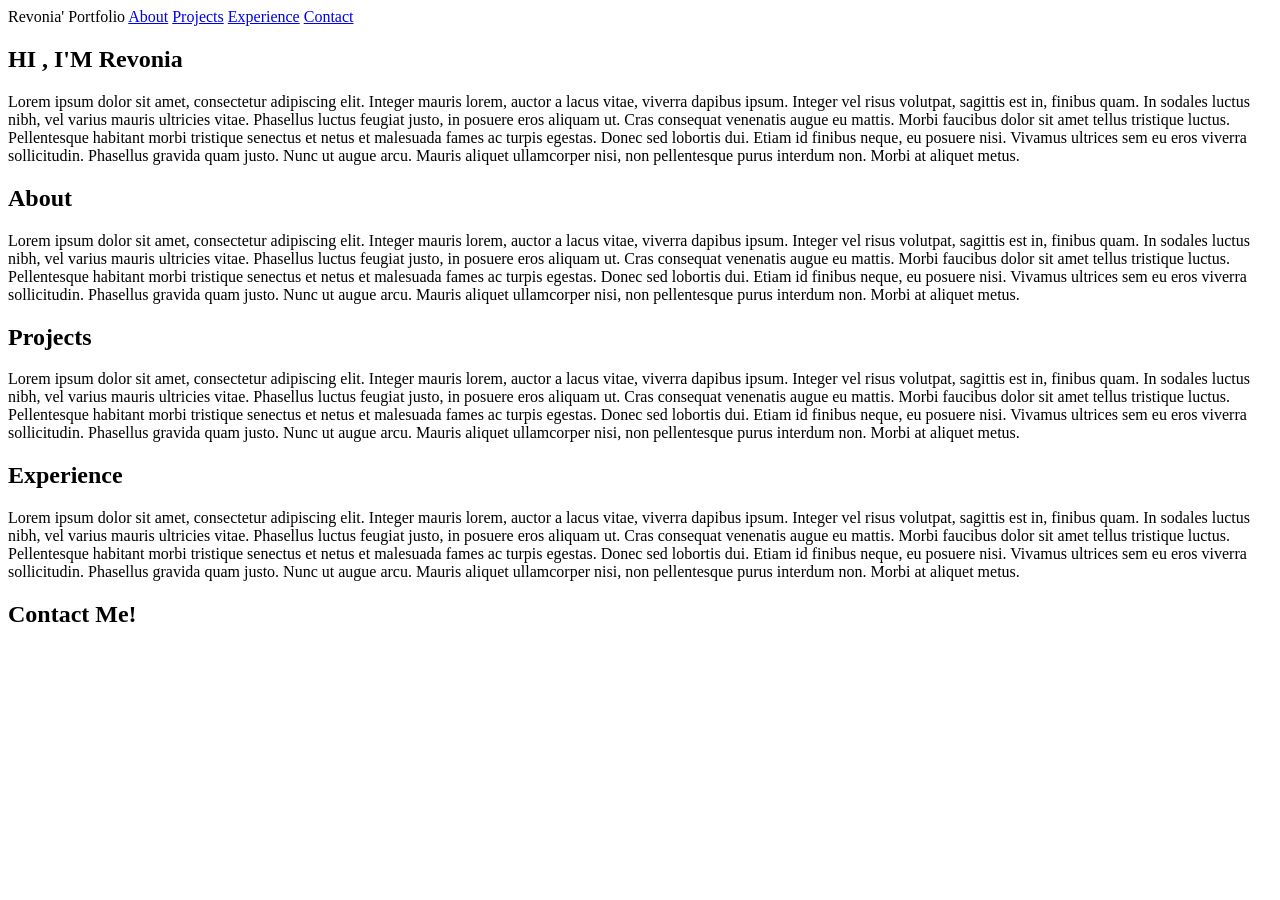
==== Portfolio Final Project/index.html @ 522293dc "Enhance index.html with additional content and structure for sections" ====
<!DOCTYPE html>
<html lang="en">

<head>
    <meta charset="UTF-8">
    <meta name="viewport" content="width=device-width, initial-scale=1.0">
    <title>Personal Site</title>
    <link href="styles.css" rel="stylesheet" />
</head>

<body>
    <header>
        <nav>
            Revonia' Portfolio
            <a href="#about">About</a>
            <a href="#projects">Projects</a>
            <a href="#experience">Experience</a>
            <a href="#contact">Contact</a>

        </nav>
    </header>
    <main>
        <section id="home">
            <h1>HI , I'M Revonia</h1>
            <p>
                Lorem ipsum dolor sit amet, consectetur adipiscing elit. Integer mauris lorem, auctor a lacus vitae,
                viverra dapibus ipsum. Integer vel risus volutpat, sagittis est in, finibus quam. In sodales luctus
                nibh, vel varius mauris ultricies vitae. Phasellus luctus feugiat justo, in posuere eros aliquam ut.
                Cras consequat venenatis augue eu mattis. Morbi faucibus dolor sit amet tellus tristique luctus.
                Pellentesque habitant morbi tristique senectus et netus et malesuada fames ac turpis egestas. Donec sed
                lobortis dui. Etiam id finibus neque, eu posuere nisi. Vivamus ultrices sem eu eros viverra
                sollicitudin. Phasellus gravida quam justo. Nunc ut augue arcu. Mauris aliquet ullamcorper nisi, non
                pellentesque purus interdum non. Morbi at aliquet metus.
            </p>


        </section>
        <section id="about">
            <h2>About</h2>
            <p>
                Lorem ipsum dolor sit amet, consectetur adipiscing elit. Integer mauris lorem, auctor a lacus vitae,
                viverra dapibus ipsum. Integer vel risus volutpat, sagittis est in, finibus quam. In sodales luctus
                nibh, vel varius mauris ultricies vitae. Phasellus luctus feugiat justo, in posuere eros aliquam ut.
                Cras consequat venenatis augue eu mattis. Morbi faucibus dolor sit amet tellus tristique luctus.
                Pellentesque habitant morbi tristique senectus et netus et malesuada fames ac turpis egestas. Donec sed
                lobortis dui. Etiam id finibus neque, eu posuere nisi. Vivamus ultrices sem eu eros viverra
                sollicitudin. Phasellus gravida quam justo. Nunc ut augue arcu. Mauris aliquet ullamcorper nisi, non
                pellentesque purus interdum non. Morbi at aliquet metus.</p>
        </section>
        <section id="projects">
            <h2>Projects</h2>
            <p>Lorem ipsum dolor sit amet, consectetur adipiscing elit. Integer mauris lorem, auctor a lacus vitae,
                viverra dapibus ipsum. Integer vel risus volutpat, sagittis est in, finibus quam. In sodales luctus
                nibh, vel varius mauris ultricies vitae. Phasellus luctus feugiat justo, in posuere eros aliquam ut.
                Cras consequat venenatis augue eu mattis. Morbi faucibus dolor sit amet tellus tristique luctus.
                Pellentesque habitant morbi tristique senectus et netus et malesuada fames ac turpis egestas. Donec sed
                lobortis dui. Etiam id finibus neque, eu posuere nisi. Vivamus ultrices sem eu eros viverra
                sollicitudin. Phasellus gravida quam justo. Nunc ut augue arcu. Mauris aliquet ullamcorper nisi, non
                pellentesque purus interdum non. Morbi at aliquet metus.</p>
        </section>

        <section id="experience">
            <h2>Experience</h2>
            <p>Lorem ipsum dolor sit amet, consectetur adipiscing elit. Integer mauris lorem, auctor a lacus vitae,
                viverra dapibus ipsum. Integer vel risus volutpat, sagittis est in, finibus quam. In sodales luctus
                nibh, vel varius mauris ultricies vitae. Phasellus luctus feugiat justo, in posuere eros aliquam ut.
                Cras consequat venenatis augue eu mattis. Morbi faucibus dolor sit amet tellus tristique luctus.
                Pellentesque habitant morbi tristique senectus et netus et malesuada fames ac turpis egestas. Donec sed
                lobortis dui. Etiam id finibus neque, eu posuere nisi. Vivamus ultrices sem eu eros viverra
                sollicitudin. Phasellus gravida quam justo. Nunc ut augue arcu. Mauris aliquet ullamcorper nisi, non
                pellentesque purus interdum non. Morbi at aliquet metus.</p>
        </section>
        <section id="contact">
            <h2>Contact Me!</h2>
        </section>
    </main>
    <footer>
    </footer>
</body>

</html>
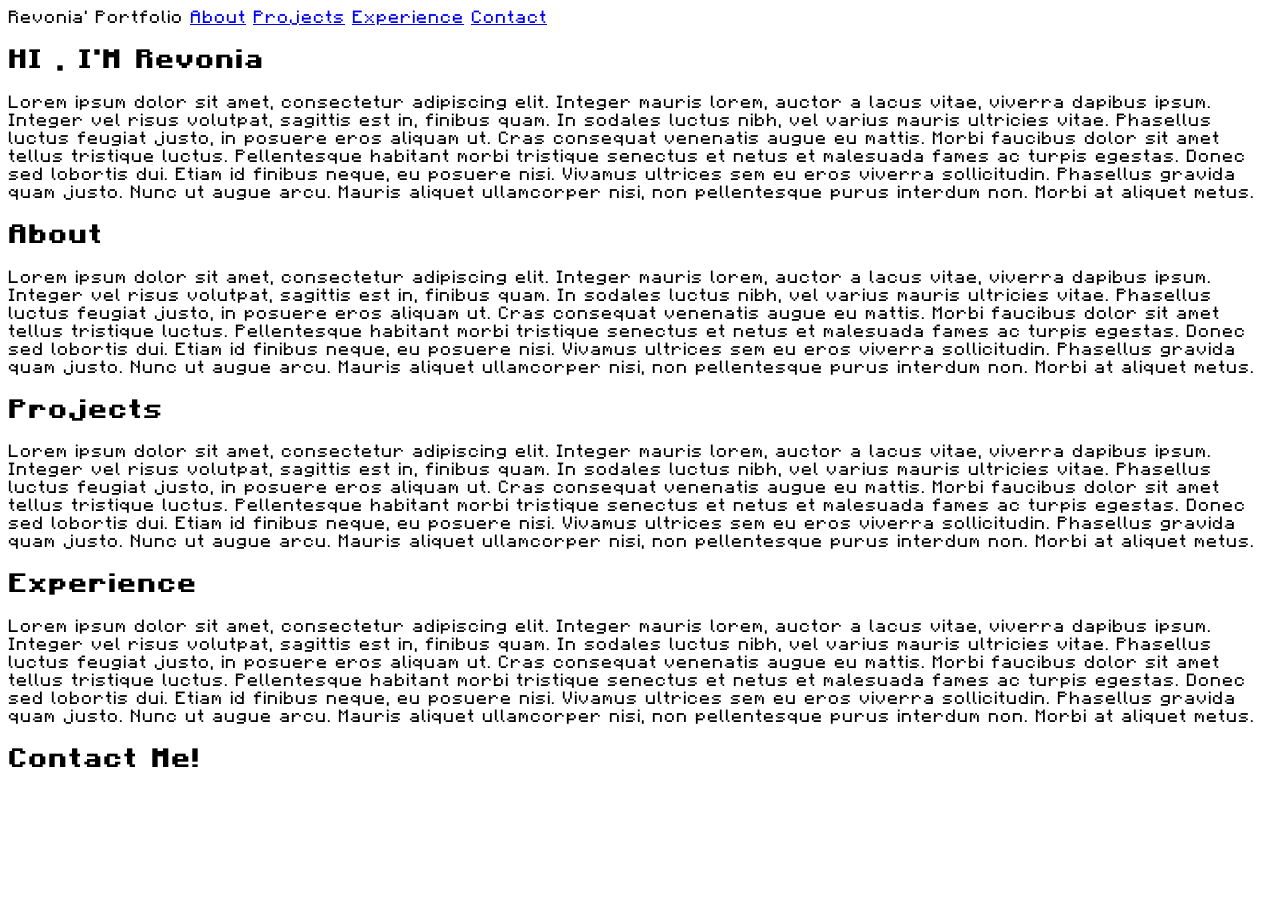
==== commit ac22dc4c: "Add Minecraft styling to portfolio Adds the Minecraft font files and defines a custom font-face setu" ====
--- a/Portfolio Final Project/index.html
+++ b/Portfolio Final Project/index.html
@@ -5,7 +5,7 @@
     <meta charset="UTF-8">
     <meta name="viewport" content="width=device-width, initial-scale=1.0">
     <title>Personal Site</title>
-    <link href="styles.css" rel="stylesheet" />
+    <link href="style.css" rel="stylesheet" />
 </head>
 
 <body>
--- a/Portfolio Final Project/style.css
+++ b/Portfolio Final Project/style.css
@@ -0,0 +1,17 @@
+@font-face {
+    font-family: 'Minecraft';
+    src: url('assets/Minecraft.otf') format('opentype');
+    font-weight: normal;
+    font-style: normal;
+}
+
+@font-face {
+    font-family: 'Minecraft';
+    src: url('assets/Minecraft-Bold.otf') format('opentype');
+    font-weight: bold;
+    font-style: normal;
+}
+
+body {
+    font-family: 'Minecraft', sans-serif;
+}
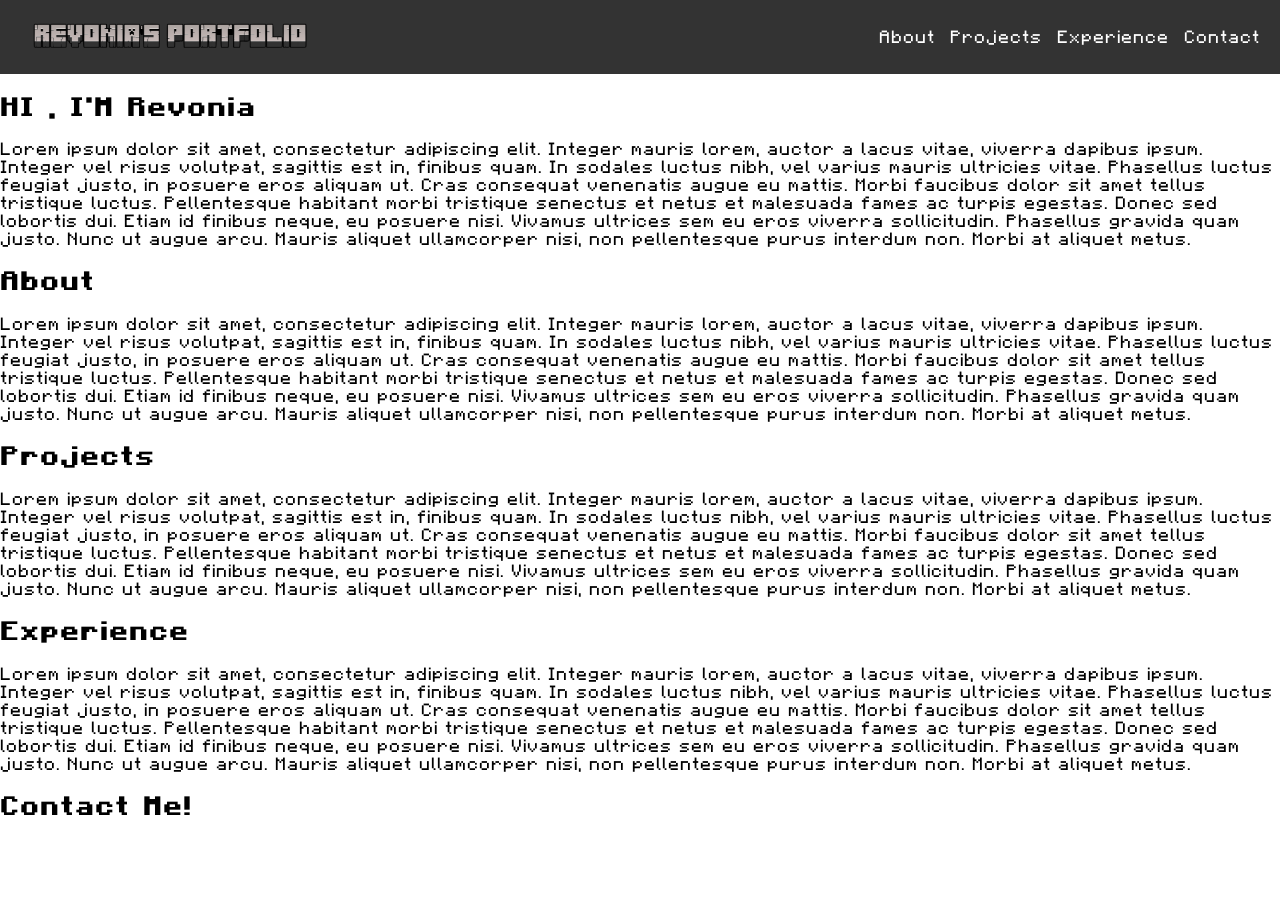
==== commit 2439d2f3: "Refactor code structure for improved readability and maintainability" ====
--- a/Portfolio Final Project/index.html
+++ b/Portfolio Final Project/index.html
@@ -10,12 +10,17 @@
 
 <body>
     <header>
-        <nav>
-            Revonia' Portfolio
-            <a href="#about">About</a>
-            <a href="#projects">Projects</a>
-            <a href="#experience">Experience</a>
-            <a href="#contact">Contact</a>
+        <nav class="navbar">
+            <div class="logo">
+                <img src="images/revonias-portfolio.png" alt="revonia's portfolio logo ">
+            </div>
+            <ul class="nav-links">
+                <li> <a href="#about">About</a></li>
+                <li><a href="#projects">Projects</a></li>
+                <li><a href="#experience">Experience</a></li>
+                <li><a href="#contact">Contact</a>
+            </ul>
+
 
         </nav>
     </header>
--- a/Portfolio Final Project/style.css
+++ b/Portfolio Final Project/style.css
@@ -14,4 +14,38 @@
 
 body {
     font-family: 'Minecraft', sans-serif;
+    margin: 0;
+}
+
+.navbar {
+    display: flex;
+    justify-content: space-between;
+    align-items: center;
+    background-color: #333;
+    color: white;
+    padding: 10px 20px;
+}
+
+.nav-links {
+    list-style: none;
+    display: flex;
+    gap: 15px;
+    margin: 0;
+    padding: 0;
+}
+
+.nav-links li a {
+    color: white;
+    text-decoration: none;
+
+}
+
+.nav-links li a:hover {
+    text-decoration: underline;
+}
+
+.logo img {
+    width: 300px;
+    height: auto;
+
 }
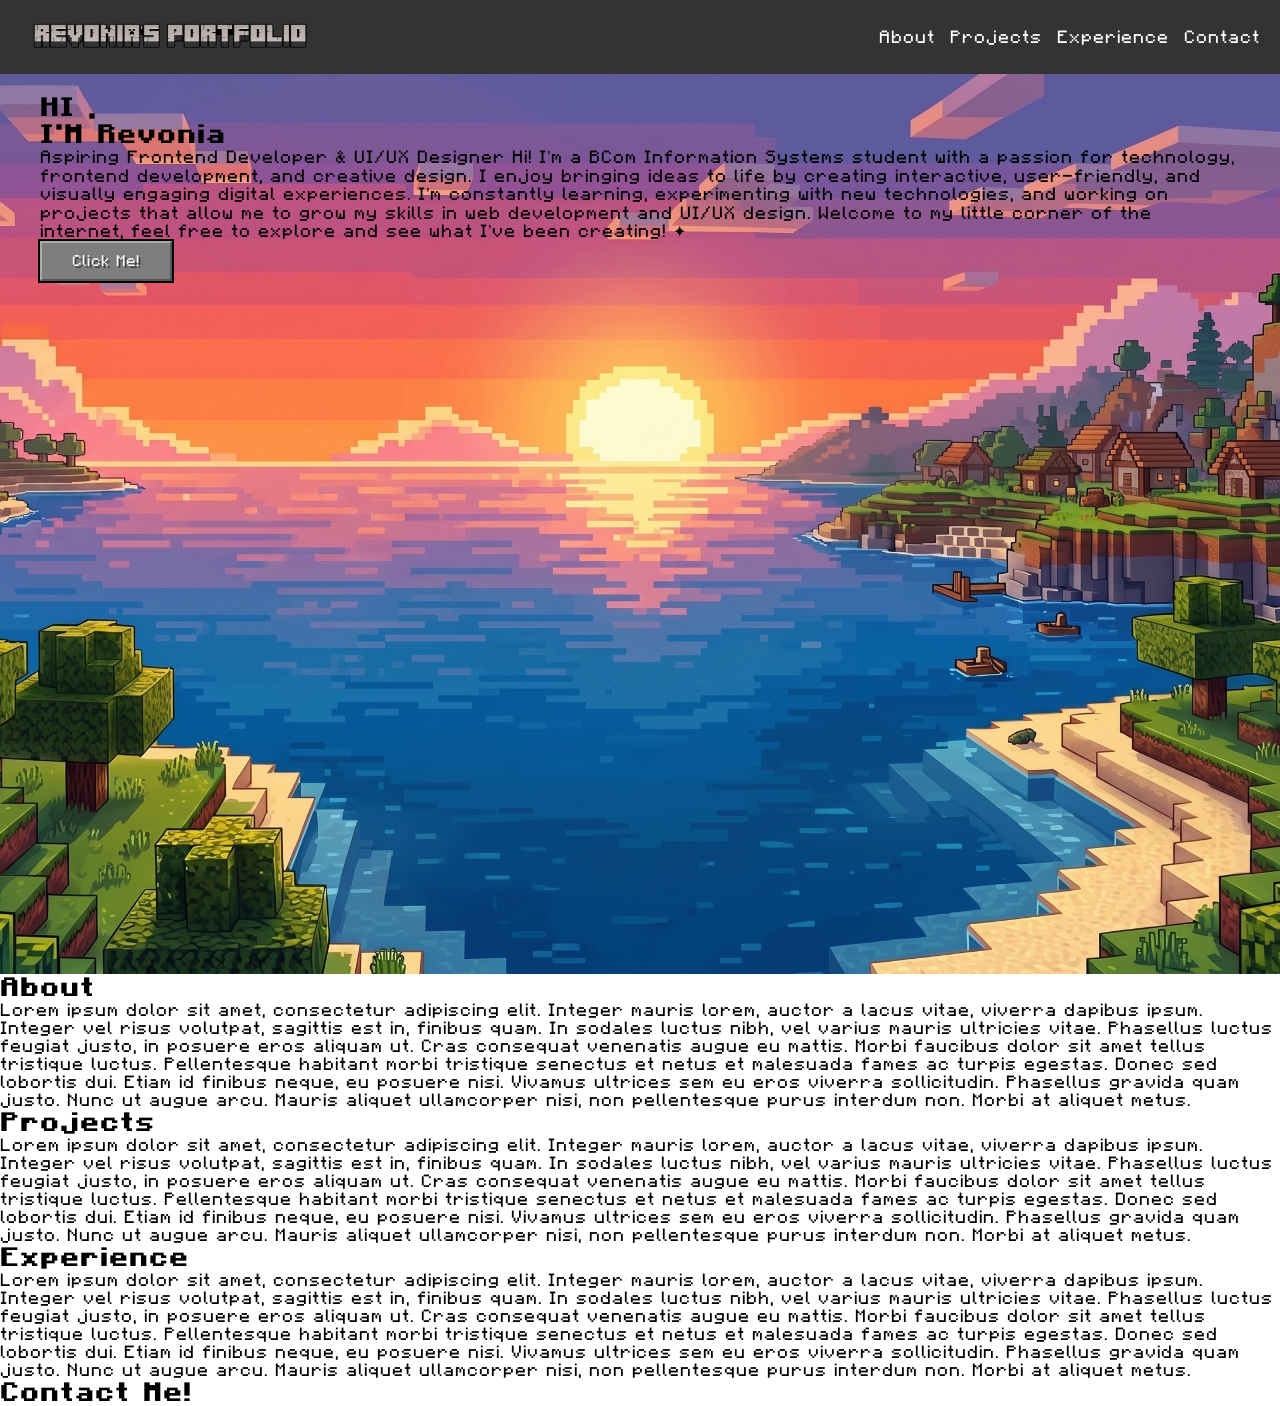
==== commit 107aa9d7: "Revamp hero section with new content and styling; add Minecraft button and background image" ====
--- a/Portfolio Final Project/index.html
+++ b/Portfolio Final Project/index.html
@@ -25,19 +25,33 @@
         </nav>
     </header>
     <main>
-        <section id="home">
-            <h1>HI , I'M Revonia</h1>
-            <p>
-                Lorem ipsum dolor sit amet, consectetur adipiscing elit. Integer mauris lorem, auctor a lacus vitae,
-                viverra dapibus ipsum. Integer vel risus volutpat, sagittis est in, finibus quam. In sodales luctus
-                nibh, vel varius mauris ultricies vitae. Phasellus luctus feugiat justo, in posuere eros aliquam ut.
-                Cras consequat venenatis augue eu mattis. Morbi faucibus dolor sit amet tellus tristique luctus.
-                Pellentesque habitant morbi tristique senectus et netus et malesuada fames ac turpis egestas. Donec sed
-                lobortis dui. Etiam id finibus neque, eu posuere nisi. Vivamus ultrices sem eu eros viverra
-                sollicitudin. Phasellus gravida quam justo. Nunc ut augue arcu. Mauris aliquet ullamcorper nisi, non
-                pellentesque purus interdum non. Morbi at aliquet metus.
-            </p>
+        <section id="hero">
+            <div class="container">
+                <div class="info">
+                    <h1>HI ,<br> I'M Revonia</h1>
+                    <p>
+                        Aspiring Frontend Developer & UI/UX Designer
 
+                        Hi! I’m a BCom Information Systems student with a passion for technology, frontend
+                        development, and
+                        creative design. I enjoy bringing ideas to life by creating interactive, user-friendly, and
+                        visually
+                        engaging digital experiences.
+
+                        I’m constantly learning, experimenting with new technologies, and working on projects that
+                        allow me
+                        to
+                        grow my skills in web development and UI/UX design.
+
+                        Welcome to my little corner of the internet, feel free to explore and see what I’ve been
+                        creating!
+                        ✦</p>
+
+                    <button class="minecraft-btn">
+                        Click Me!
+                    </button>
+                </div>
+            </div>
 
         </section>
         <section id="about">
--- a/Portfolio Final Project/style.css
+++ b/Portfolio Final Project/style.css
@@ -1,3 +1,8 @@
+* {
+    margin: 0;
+    padding: 0;
+}
+
 @font-face {
     font-family: 'Minecraft';
     src: url('assets/Minecraft.otf') format('opentype');
@@ -48,4 +53,42 @@
     width: 300px;
     height: auto;
 
+}
+
+
+.minecraft-btn {
+    font-family: "Minecraft", sans-serif;
+    font-size: 14px;
+    color: white;
+    background: #7e7e7e;
+    padding: 10px 30px;
+    border: 2px solid;
+    border-color: #aaaaaa #555555 #555555 #aaaaaa;
+    outline: 2px solid black;
+    cursor: pointer;
+    text-shadow: 2px 2px #3f3f3f;
+    transition: filter 0.1s ease;
+}
+
+.minecraft-btn:hover {
+    color: #ffff55;
+    background: #8f8f8f;
+}
+
+.minecraft-btn:active {
+    border-color: #555555 #aaaaaa #aaaaaa #555555;
+    transform: translateY(2px);
+}
+
+#hero {
+    width: 100%;
+    height: 100vh;
+    background: url('images/hero.jpeg') no-repeat center /cover;
+}
+
+.container {
+    max-width: 1200px;
+    margin: 0 auto;
+    padding: 20px;
+    height: 100%;
 }
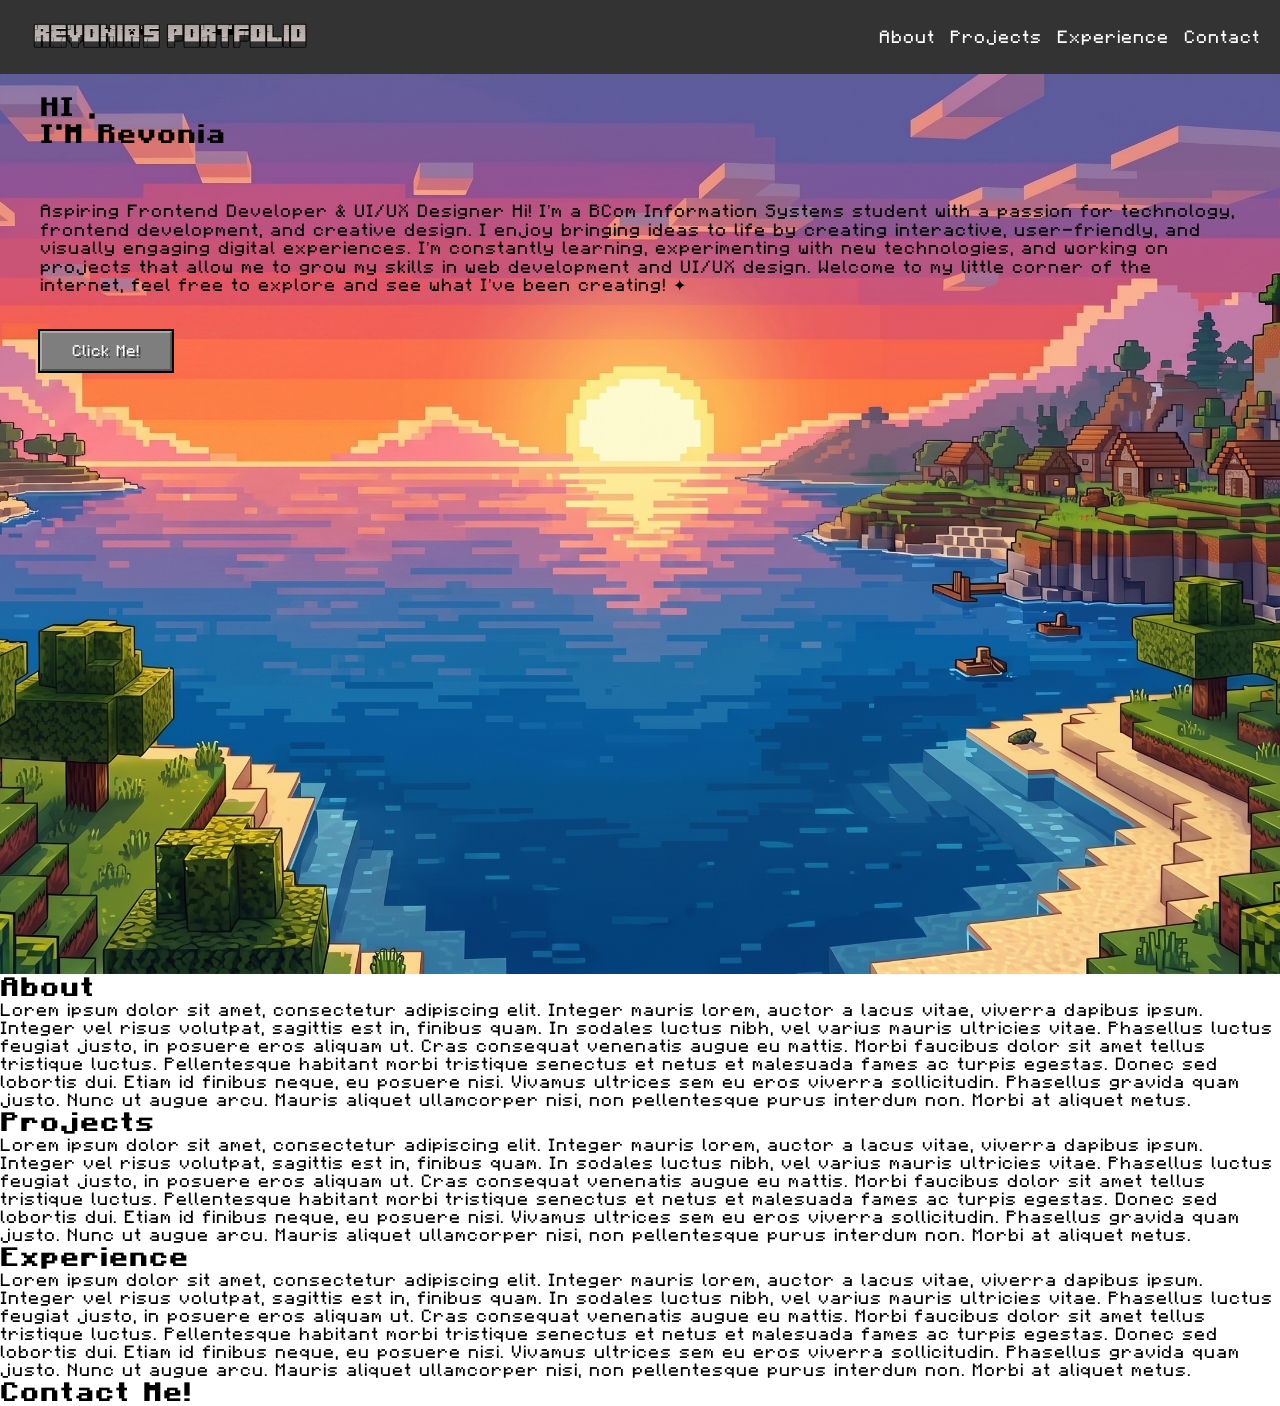
==== commit a292f4f7: "Enhance hero section with additional spacing and improved content layout" ====
--- a/Portfolio Final Project/index.html
+++ b/Portfolio Final Project/index.html
@@ -30,6 +30,7 @@
                 <div class="info">
                     <h1>HI ,<br> I'M Revonia</h1>
                     <p>
+                        <br><br><br>
                         Aspiring Frontend Developer & UI/UX Designer
 
                         Hi! I’m a BCom Information Systems student with a passion for technology, frontend
@@ -45,7 +46,9 @@
 
                         Welcome to my little corner of the internet, feel free to explore and see what I’ve been
                         creating!
-                        ✦</p>
+                        ✦
+                    </p>
+                    <br><br>
 
                     <button class="minecraft-btn">
                         Click Me!
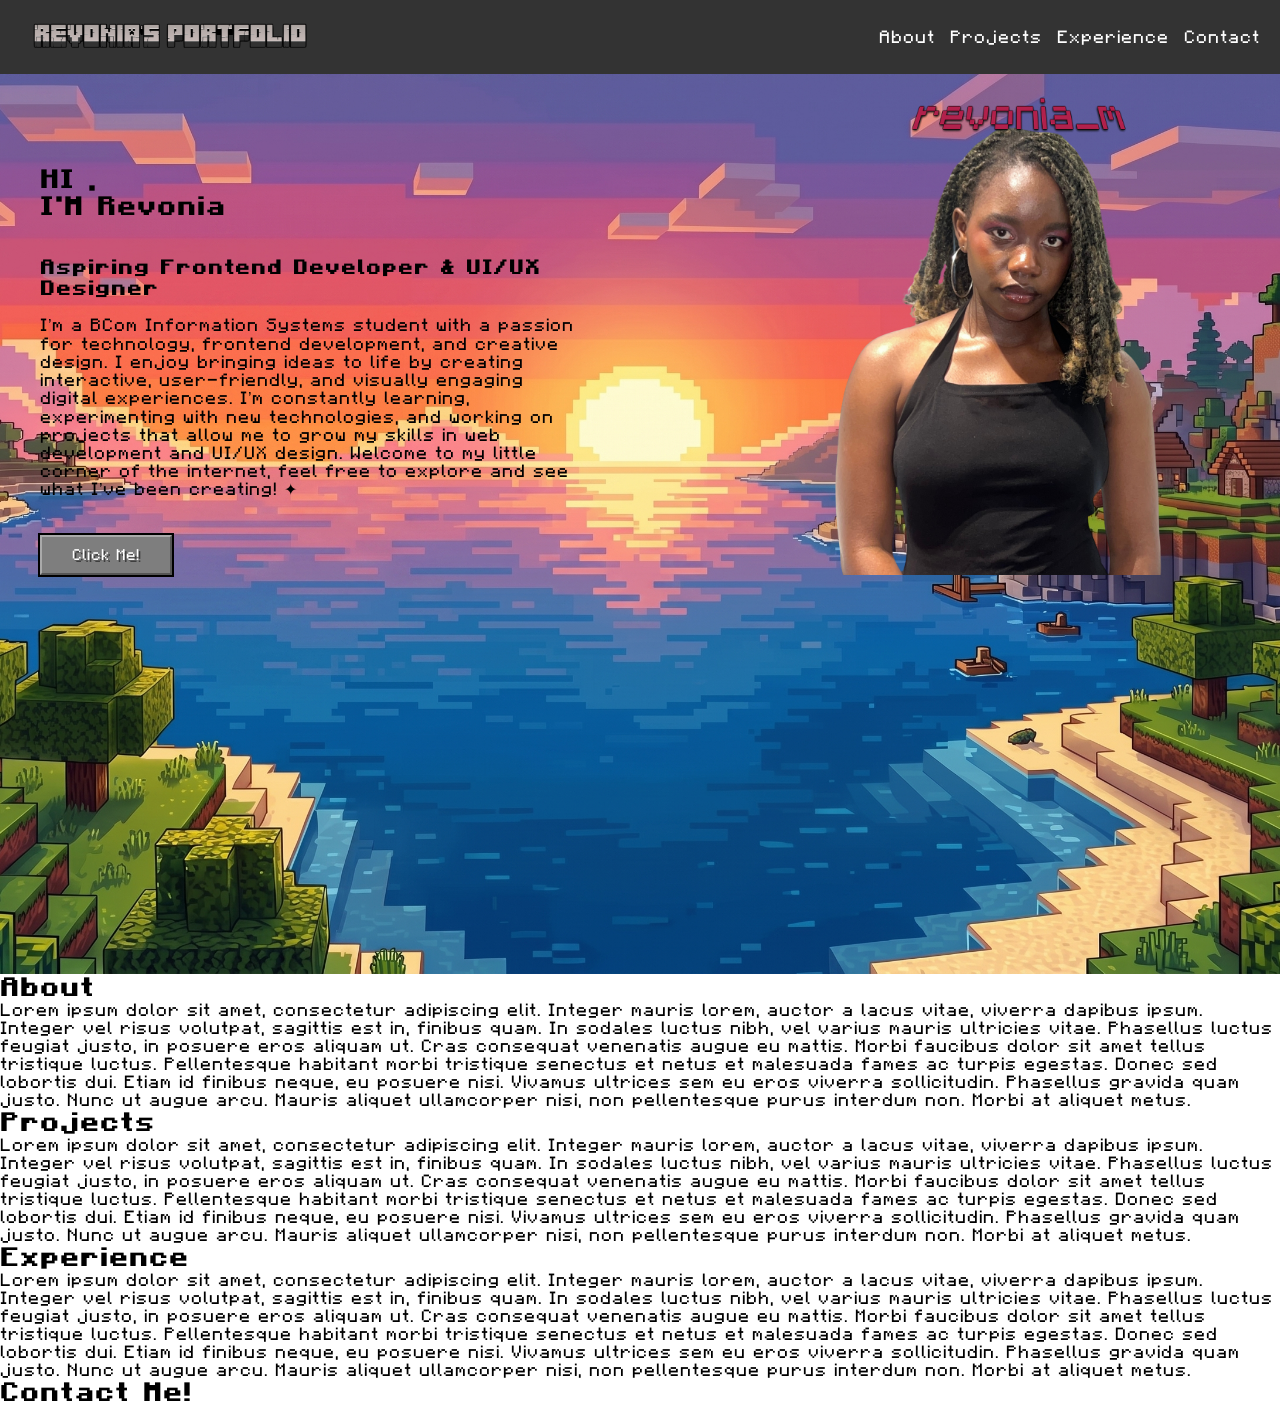
==== commit 638c87c7: "Update hero section with enhanced content and layout; add image and styling adjustments" ====
--- a/Portfolio Final Project/index.html
+++ b/Portfolio Final Project/index.html
@@ -30,25 +30,28 @@
                 <div class="info">
                     <h1>HI ,<br> I'M Revonia</h1>
                     <p>
-                        <br><br><br>
-                        Aspiring Frontend Developer & UI/UX Designer
+                        <br><br>
+                    <h3>Aspiring Frontend Developer & UI/UX Designer</h3>
+                    <br>
+                    I’m a BCom Information Systems student with a passion for technology, frontend
+                    development, and
+                    creative design. I enjoy bringing ideas to life by creating interactive, user-friendly, and
+                    visually
+                    engaging digital experiences.
 
-                        Hi! I’m a BCom Information Systems student with a passion for technology, frontend
-                        development, and
-                        creative design. I enjoy bringing ideas to life by creating interactive, user-friendly, and
-                        visually
-                        engaging digital experiences.
+                    I’m constantly learning, experimenting with new technologies, and working on projects that
+                    allow me
+                    to
+                    grow my skills in web development and UI/UX design.
 
-                        I’m constantly learning, experimenting with new technologies, and working on projects that
-                        allow me
-                        to
-                        grow my skills in web development and UI/UX design.
-
-                        Welcome to my little corner of the internet, feel free to explore and see what I’ve been
-                        creating!
-                        ✦
+                    Welcome to my little corner of the internet, feel free to explore and see what I’ve been
+                    creating!
+                    ✦
                     </p>
                     <br><br>
+                    <div class="revonia-img">
+                        <img src="images/revonia.png" alt="a picture of revonia">
+                    </div>
 
                     <button class="minecraft-btn">
                         Click Me!
--- a/Portfolio Final Project/style.css
+++ b/Portfolio Final Project/style.css
@@ -91,4 +91,43 @@
     margin: 0 auto;
     padding: 20px;
     height: 100%;
+}
+
+.info {
+    position: relative;
+    width: 45%;
+    padding-top: 8vh;
+}
+
+.revonia-img {
+    position: absolute;
+    right: -120%;
+    bottom: 0;
+    width: min(35vw, 400px);
+    max-width: none;
+    z-index: 1;
+}
+
+.revonia-img img {
+    display: block;
+    width: 100%;
+    height: auto;
+}
+
+@media (max-width: 700px) {
+    #hero {
+        height: auto;
+        min-height: 100vh;
+    }
+
+    .info {
+        width: 100%;
+        padding-top: 4vh;
+    }
+
+    .revonia-img {
+        position: static;
+        width: min(78vw, 360px);
+        margin: 2rem auto 0;
+    }
 }
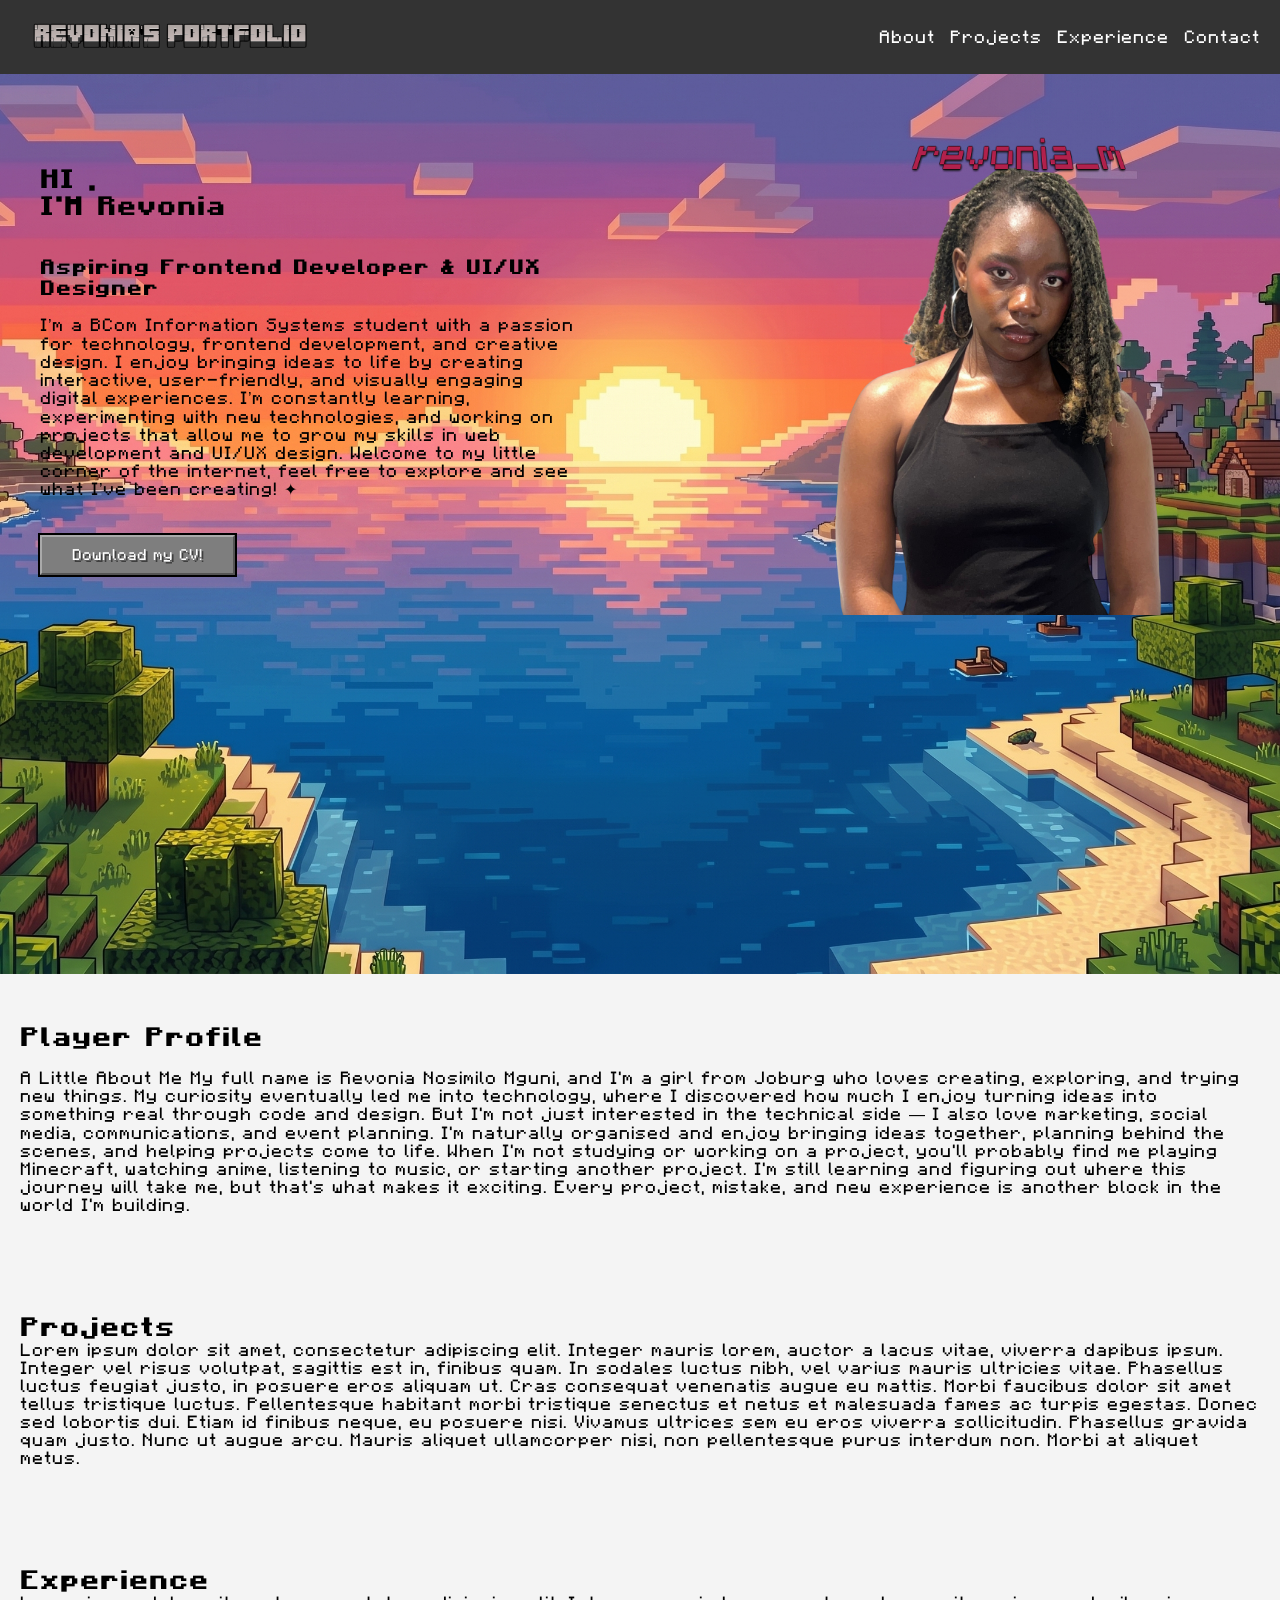
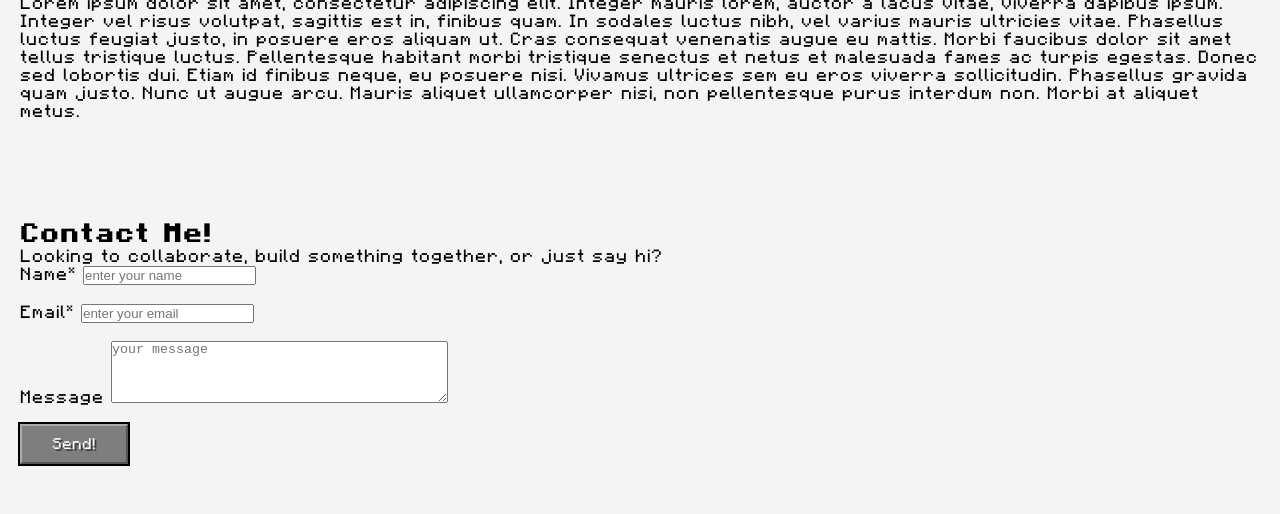
==== commit 598f0b66: "Revise about section content and layout; add contact form and adjust styling for sections" ====
--- a/Portfolio Final Project/index.html
+++ b/Portfolio Final Project/index.html
@@ -54,24 +54,38 @@
                     </div>
 
                     <button class="minecraft-btn">
-                        Click Me!
+                        Download my CV!
                     </button>
                 </div>
             </div>
 
         </section>
         <section id="about">
-            <h2>About</h2>
+            <h2>Player Profile</h2>
+            <br>
             <p>
-                Lorem ipsum dolor sit amet, consectetur adipiscing elit. Integer mauris lorem, auctor a lacus vitae,
-                viverra dapibus ipsum. Integer vel risus volutpat, sagittis est in, finibus quam. In sodales luctus
-                nibh, vel varius mauris ultricies vitae. Phasellus luctus feugiat justo, in posuere eros aliquam ut.
-                Cras consequat venenatis augue eu mattis. Morbi faucibus dolor sit amet tellus tristique luctus.
-                Pellentesque habitant morbi tristique senectus et netus et malesuada fames ac turpis egestas. Donec sed
-                lobortis dui. Etiam id finibus neque, eu posuere nisi. Vivamus ultrices sem eu eros viverra
-                sollicitudin. Phasellus gravida quam justo. Nunc ut augue arcu. Mauris aliquet ullamcorper nisi, non
-                pellentesque purus interdum non. Morbi at aliquet metus.</p>
+                A Little About Me
+
+                My full name is Revonia Nosimilo Mguni, and I'm a girl from Joburg who loves creating, exploring, and
+                trying new
+                things.
+
+                My curiosity eventually led me into technology, where I discovered how much I enjoy turning ideas into
+                something real through code and design. But I'm not just interested in the technical side — I also love
+                marketing, social media, communications, and event planning. I'm naturally organised and enjoy
+                bringing ideas together, planning behind the scenes, and helping projects come to life.
+
+                When I'm not studying or working on a project, you'll probably find me playing Minecraft, watching
+                anime, listening to music, or starting another project.
+
+                I'm still learning and figuring out where this journey will take me, but that's what makes it exciting.
+                Every project, mistake, and new experience is another block in the world I'm building.
+
+
+            </p>
         </section>
+
+
         <section id="projects">
             <h2>Projects</h2>
             <p>Lorem ipsum dolor sit amet, consectetur adipiscing elit. Integer mauris lorem, auctor a lacus vitae,
@@ -95,8 +109,24 @@
                 sollicitudin. Phasellus gravida quam justo. Nunc ut augue arcu. Mauris aliquet ullamcorper nisi, non
                 pellentesque purus interdum non. Morbi at aliquet metus.</p>
         </section>
+
         <section id="contact">
             <h2>Contact Me!</h2>
+            <p>Looking to collaborate, build something together, or just say hi?</p>
+            <form>
+                <label for="name">Name*</label>
+                <input type="text" id="name" required placeholder="enter your name"></input>
+                <br><br>
+                <label for="phone-number">Email*</label>
+                <input type="email" id="email" required placeholder="enter your email">
+                <br><br>
+                <label for="requests">Message</label>
+                <textarea id="requests" rows="4" cols="40" placeholder="your message"></textarea>
+                <br><br>
+                <button class="minecraft-btn">
+                    Send!
+                </button>
+            </form>
         </section>
     </main>
     <footer>
--- a/Portfolio Final Project/style.css
+++ b/Portfolio Final Project/style.css
@@ -102,7 +102,7 @@
 .revonia-img {
     position: absolute;
     right: -120%;
-    bottom: 0;
+    bottom: -40px;
     width: min(35vw, 400px);
     max-width: none;
     z-index: 1;
@@ -130,4 +130,30 @@
         width: min(78vw, 360px);
         margin: 2rem auto 0;
     }
+}
+
+/* About Section */
+#about {
+    padding: 50px 20px;
+    background-color: #f4f4f4;
+}
+
+/* Projects Section */
+#projects {
+    padding: 50px 20px;
+    background-color: #f4f4f4;
+}
+
+/* Experience Section */
+#experience {
+    padding: 50px 20px;
+    background-color: #f4f4f4;
+}
+
+
+
+/* Contact Section */
+#contact {
+    padding: 50px 20px;
+    background-color: #f4f4f4;
 }
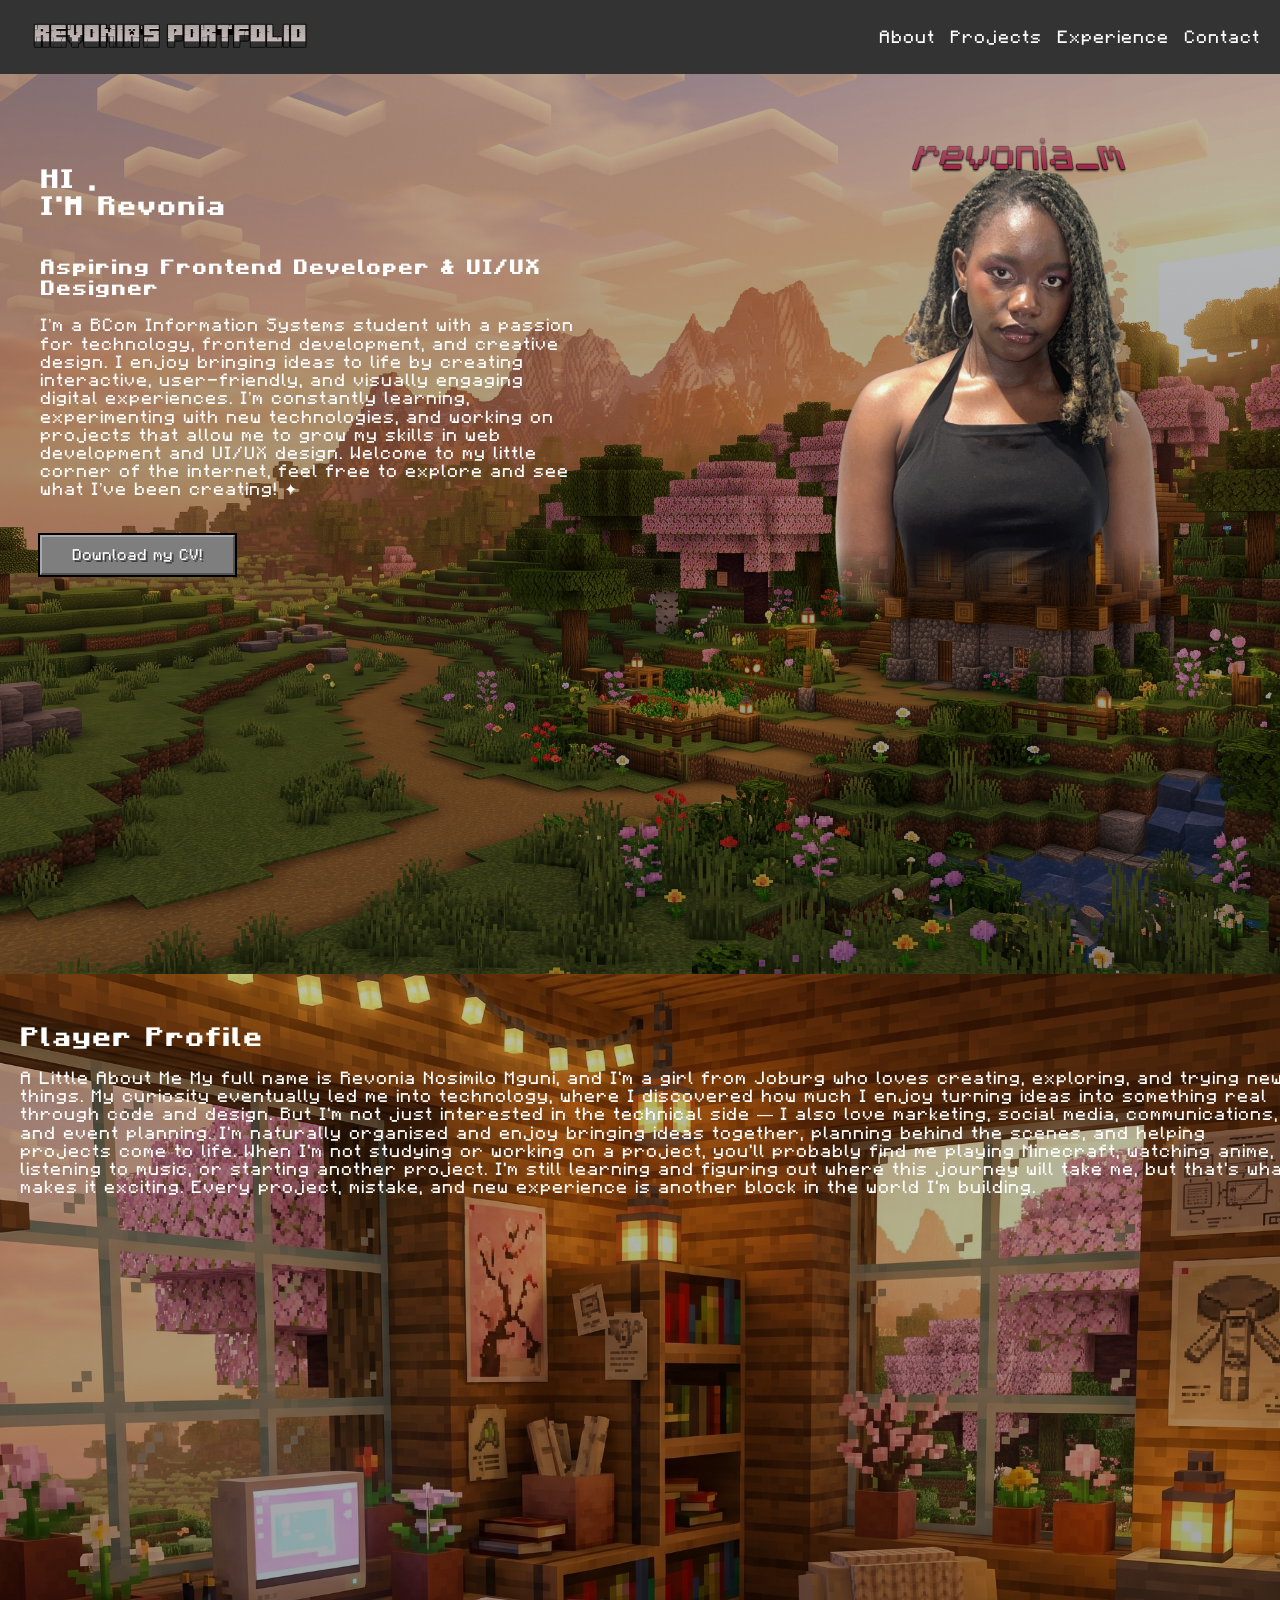
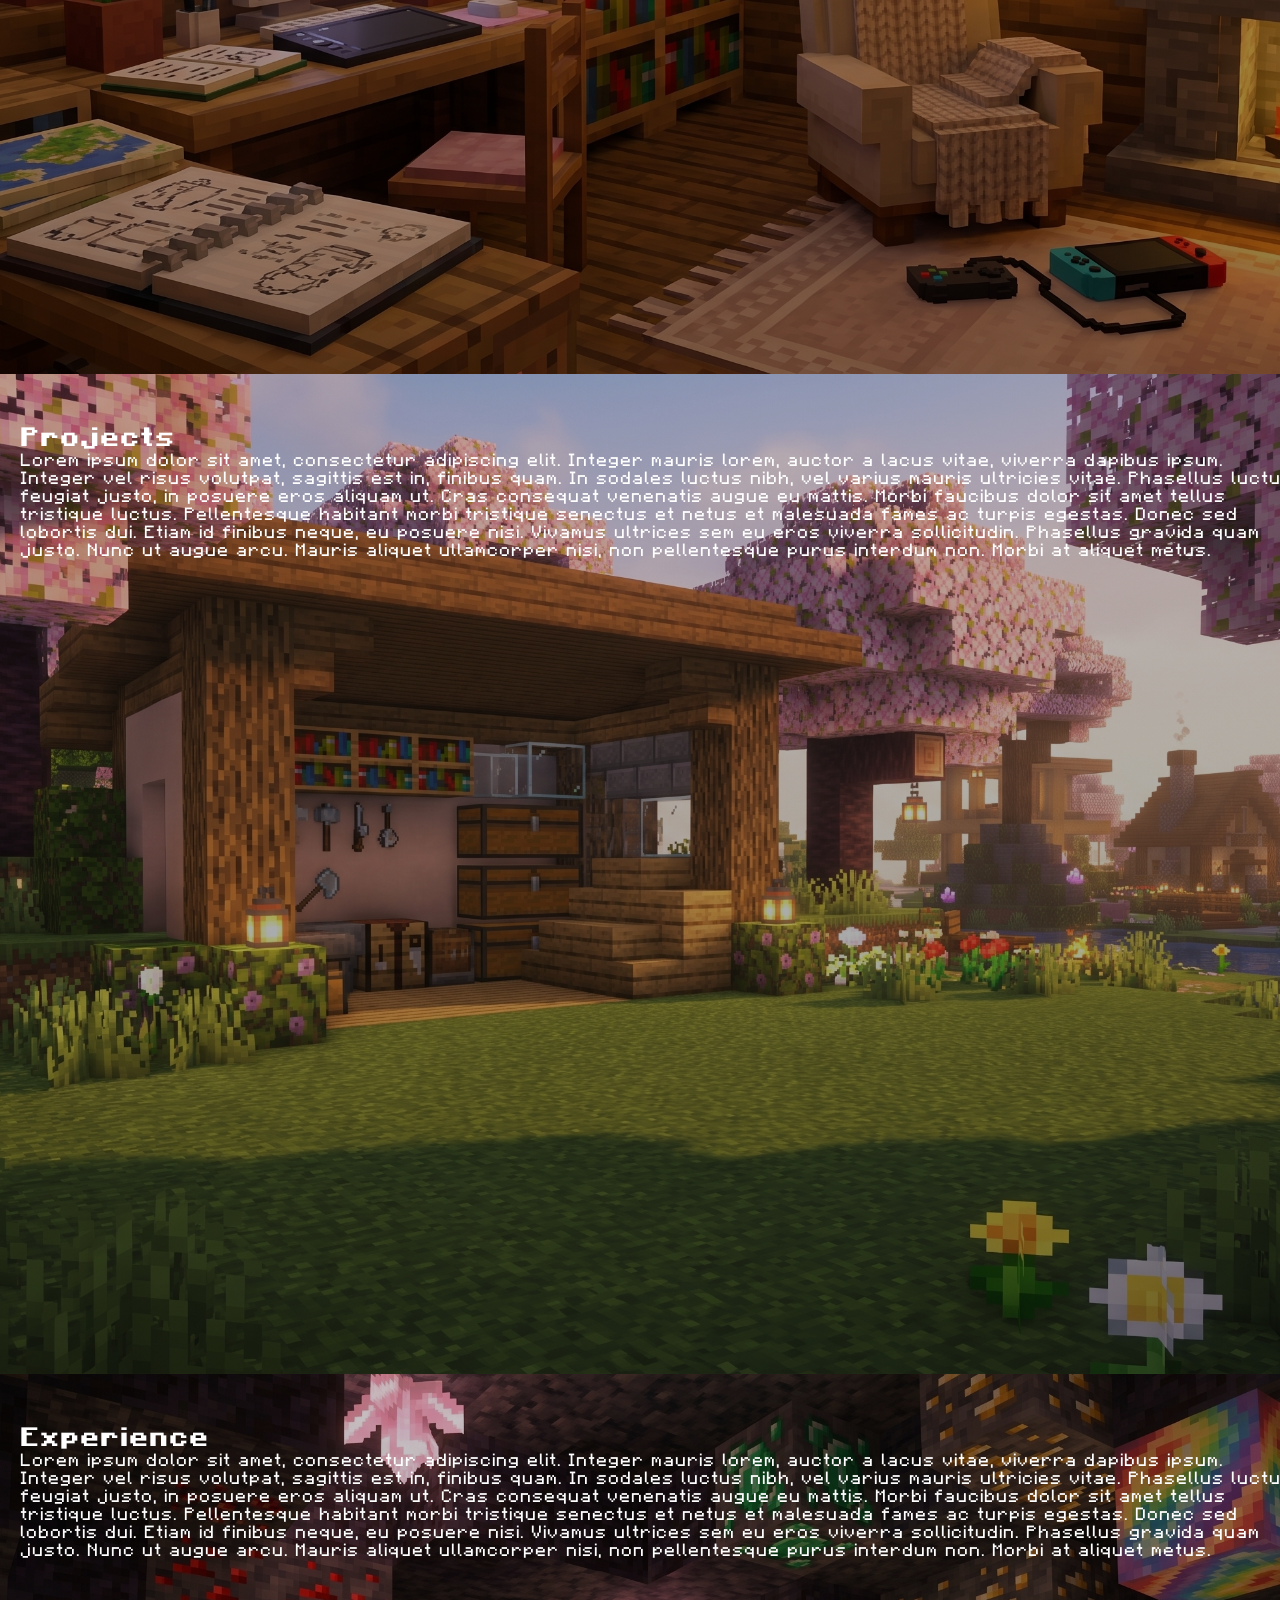
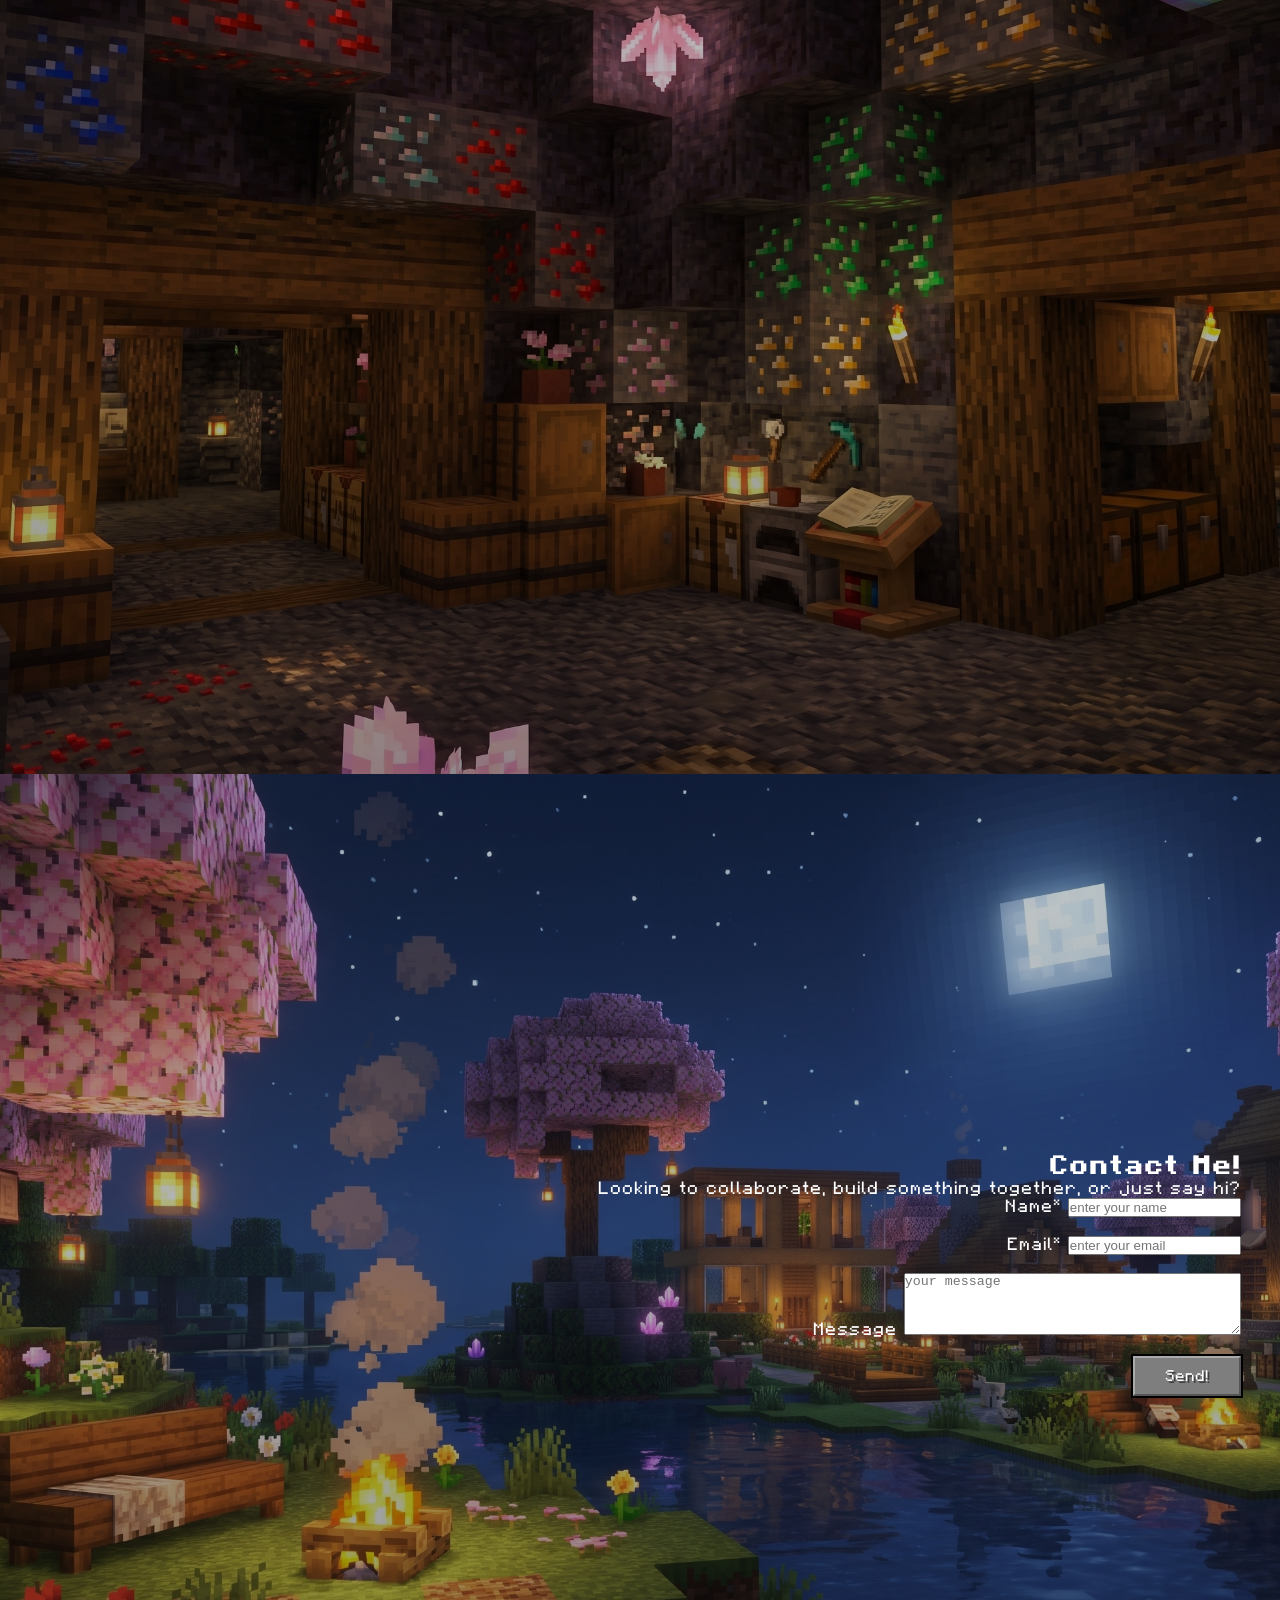
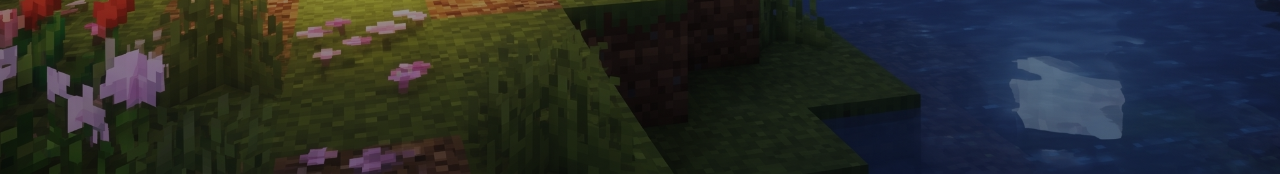
==== commit 20513641: "Update contact section layout and add new background images for various sections" ====
--- a/Portfolio Final Project/index.html
+++ b/Portfolio Final Project/index.html
@@ -111,22 +111,24 @@
         </section>
 
         <section id="contact">
-            <h2>Contact Me!</h2>
-            <p>Looking to collaborate, build something together, or just say hi?</p>
-            <form>
-                <label for="name">Name*</label>
-                <input type="text" id="name" required placeholder="enter your name"></input>
-                <br><br>
-                <label for="phone-number">Email*</label>
-                <input type="email" id="email" required placeholder="enter your email">
-                <br><br>
-                <label for="requests">Message</label>
-                <textarea id="requests" rows="4" cols="40" placeholder="your message"></textarea>
-                <br><br>
-                <button class="minecraft-btn">
-                    Send!
-                </button>
-            </form>
+            <div class="contact-info">
+                <h2>Contact Me!</h2>
+                <p>Looking to collaborate, build something together, or just say hi?</p>
+                <form>
+                    <label for="name">Name*</label>
+                    <input type="text" id="name" required placeholder="enter your name"></input>
+                    <br><br>
+                    <label for="phone-number">Email*</label>
+                    <input type="email" id="email" required placeholder="enter your email">
+                    <br><br>
+                    <label for="requests">Message</label>
+                    <textarea id="requests" rows="4" cols="40" placeholder="your message"></textarea>
+                    <br><br>
+                    <button class="minecraft-btn">
+                        Send!
+                    </button>
+                </form>
+            </div>
         </section>
     </main>
     <footer>
--- a/Portfolio Final Project/style.css
+++ b/Portfolio Final Project/style.css
@@ -83,7 +83,9 @@
 #hero {
     width: 100%;
     height: 100vh;
-    background: url('images/hero.jpeg') no-repeat center /cover;
+    background: linear-gradient(rgba(20, 24, 32, 0.28), rgba(20, 24, 32, 0.48)),
+        url('images/hero.jpeg') no-repeat center /cover;
+    background-blend-mode: multiply;
 }
 
 .container {
@@ -97,6 +99,7 @@
     position: relative;
     width: 45%;
     padding-top: 8vh;
+    color: white;
 }
 
 .revonia-img {
@@ -112,6 +115,9 @@
     display: block;
     width: 100%;
     height: auto;
+    filter: saturate(0.85) contrast(0.95);
+    -webkit-mask-image: linear-gradient(to bottom, transparent 0%, black 10%, black 86%, transparent 100%);
+    mask-image: linear-gradient(to bottom, transparent 0%, black 10%, black 86%, transparent 100%);
 }
 
 @media (max-width: 700px) {
@@ -136,18 +142,49 @@
 #about {
     padding: 50px 20px;
     background-color: #f4f4f4;
+    color: white;
+}
+
+#about {
+    width: 100%;
+    height: 100vh;
+    background: linear-gradient(rgba(35, 42, 48, 0.3), rgba(35, 42, 48, 0.5)),
+        url('images/about.jpeg') no-repeat center /cover;
+    background-blend-mode: multiply;
+
 }
 
 /* Projects Section */
 #projects {
     padding: 50px 20px;
-    background-color: #f4f4f4;
+
+    color: white;
+}
+
+#projects {
+    width: 100%;
+    height: 100vh;
+    background: linear-gradient(rgba(35, 42, 48, 0.25), rgba(35, 42, 48, 0.5)),
+        url('images/projects.jpeg') no-repeat center /cover;
+    background-blend-mode: multiply;
+
 }
 
 /* Experience Section */
 #experience {
     padding: 50px 20px;
     background-color: #f4f4f4;
+    color: white;
+}
+
+#experience {
+    width: 100%;
+    height: 100vh;
+    background: linear-gradient(rgba(35, 42, 48, 0.25), rgba(35, 42, 48, 0.5)),
+        url('images/experience.jpeg') no-repeat center /cover;
+    background-blend-mode: multiply;
+    color: white;
+
 }
 
 
@@ -155,5 +192,31 @@
 /* Contact Section */
 #contact {
     padding: 50px 20px;
-    background-color: #f4f4f4;
+    width: 100%;
+    height: 100vh;
+    position: relative;
+    background: linear-gradient(rgba(35, 42, 48, 0.25), rgba(35, 42, 48, 0.5)),
+        url('images/contact.jpeg') no-repeat center /cover;
+    background-blend-mode: multiply;
+    color: white;
+
+
+
+}
+
+.contact-info {
+    position: absolute;
+    top: 50%;
+    right: 6%;
+    transform: translateY(-50%);
+    text-align: right;
+
+}
+
+@media (max-width: 700px) {
+    .contact-info {
+        position: static;
+        transform: none;
+        text-align: left;
+    }
 }
